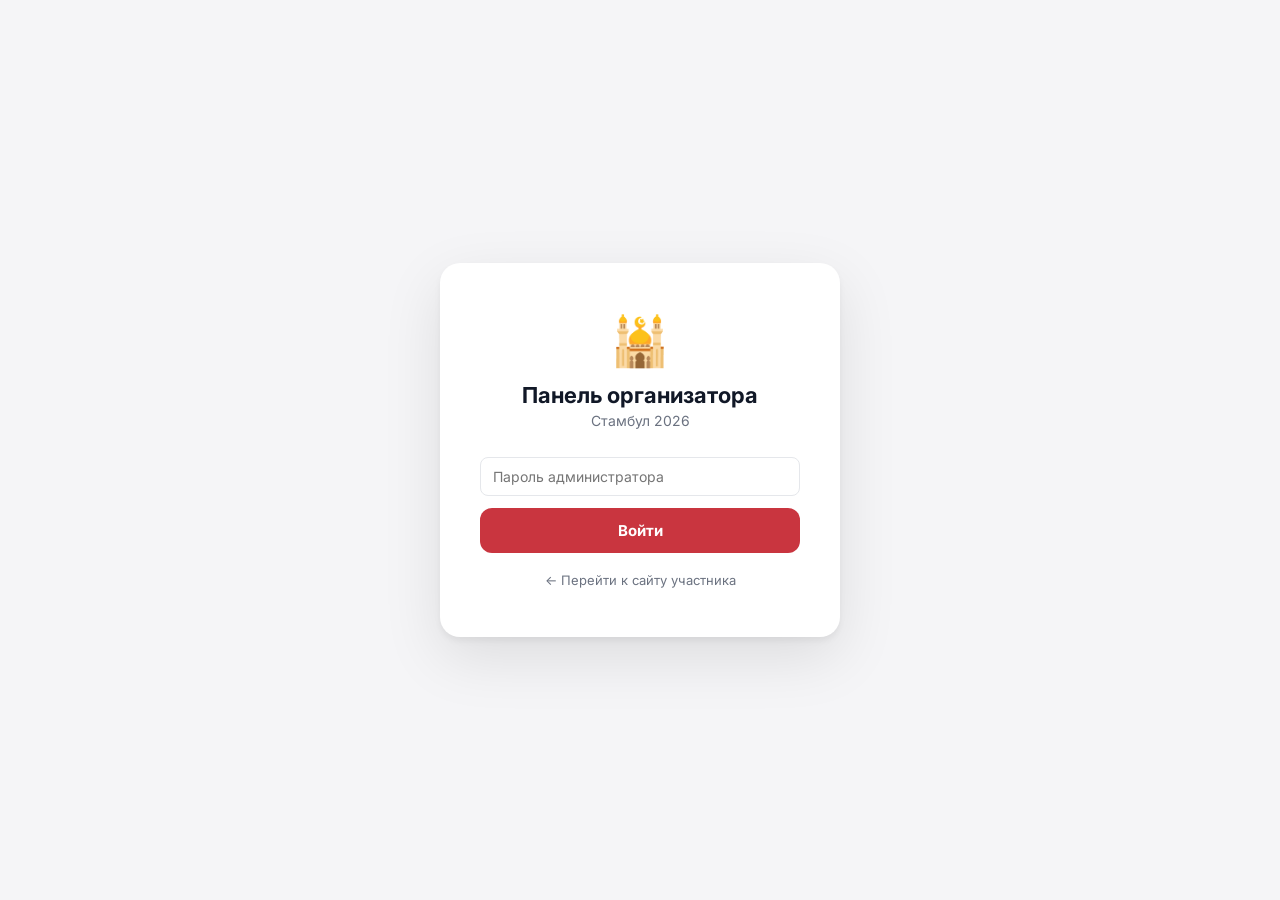
==== admin.html @ aefb2a2d "PRO: second accent color — tabs, must-try badges; live dual-color preview in settings Co-Authored-By" ====
<!DOCTYPE html>
<html lang="ru">
<head>
  <meta charset="UTF-8">
  <meta name="viewport" content="width=device-width, initial-scale=1.0">
  <title>Панель администратора</title>
  <link rel="stylesheet" href="css/admin.css">
</head>
<body>

<!-- ═══ AUTH ══════════════════════════════ -->
<div id="auth-screen">
  <div class="auth-card">
    <div class="auth-logo">🕌</div>
    <h1 class="auth-title">Панель организатора</h1>
    <p class="auth-sub">Стамбул 2026</p>
    <input type="password" id="auth-input" class="auth-input"
      placeholder="Пароль администратора"
      onkeydown="if(event.key==='Enter')Admin.login()">
    <button class="auth-btn" onclick="Admin.login()">Войти</button>
    <div class="auth-error hidden" id="auth-error">Неверный пароль</div>
    <a class="auth-link" href="index.html">← Перейти к сайту участника</a>
  </div>
</div>

<!-- ═══ ADMIN PANEL ════════════════════════ -->
<div id="admin-panel" class="hidden">

  <aside class="sidebar">
    <div class="sidebar-logo">🕌 Организатор</div>
    <nav class="sidebar-nav">
      <div class="nav-group-label">AI</div>
      <button class="nav-btn" onclick="Admin.showSection('ai-import', this)">📥 Импорт программы</button>

      <div class="nav-group-label">Направление</div>
      <button class="nav-btn" onclick="Admin.showSection('templates', this)">🌍 Шаблон страны</button>

      <div class="nav-group-label">Проекты</div>
      <button class="nav-btn" onclick="Admin.showSection('new-project', this)">🗂 Новый проект</button>
      <button class="nav-btn" onclick="Admin.showSection('backup', this)">💾 Бэкап</button>

      <div class="nav-group-label">Коммуникации</div>
      <button class="nav-btn active" onclick="Admin.showSection('announcement', this)">📢 Объявление</button>

      <div class="nav-group-label">PRO</div>
      <button class="nav-btn" onclick="Admin.showSection('brandkits', this)">🎨 Brand Kit</button>

      <div class="nav-group-label">Контент</div>
      <button class="nav-btn" onclick="Admin.showSection('settings', this)">⚙️ Настройки события</button>
      <button class="nav-btn" onclick="Admin.showSection('program', this)">📅 Программа</button>
      <button class="nav-btn" onclick="Admin.showSection('business', this)">💼 Деловая часть</button>
      <button class="nav-btn" onclick="Admin.showSection('hotel', this)">🏨 Отель</button>
      <button class="nav-btn" onclick="Admin.showSection('sights', this)">🏛 Достопримечательности</button>
      <button class="nav-btn" onclick="Admin.showSection('restaurants', this)">🍜 Рестораны</button>
      <button class="nav-btn" onclick="Admin.showSection('cuisine', this)">🥢 Кухня</button>
      <button class="nav-btn" onclick="Admin.showSection('history', this)">📜 История</button>
      <button class="nav-btn" onclick="Admin.showSection('transfers', this)">🚌 Трансферы</button>
      <button class="nav-btn" onclick="Admin.showSection('contacts', this)">📞 Контакты</button>
      <button class="nav-btn" onclick="Admin.showSection('memo', this)">📋 Памятка</button>
    </nav>
    <div class="sidebar-footer">
      <a href="index.html" target="_blank" class="preview-link">👁 Просмотр сайта ↗</a>
      <button class="logout-btn" onclick="Admin.logout()">Выйти</button>
    </div>
  </aside>

  <main class="admin-main">

    <!-- AI IMPORT -->
    <section id="section-ai-import" class="admin-section hidden">
      <div class="section-header">
        <h2>📥 Импорт программы</h2>
        <p>Наберите или вставьте текст программы по шаблону — приложение разберёт автоматически, без внешних сервисов.</p>
      </div>

      <div class="import-template-box">
        <div class="import-template-header">
          <strong>Шаблон формата</strong>
          <button class="btn-small" onclick="Admin.copyTemplate()">📋 Скопировать шаблон</button>
        </div>
        <pre class="import-template-pre">День 1 | 18 ноября, понедельник
09:00 | Завтрак в ресторане отеля
10:30 | Трансфер до конференц-центра
11:00 | Деловая: Открытие форума
13:00 | Обед
19:00 | Приветственный ужин

День 2 | 19 ноября, вторник
09:00 | Завтрак
10:00 | Деловая: Круглый стол
13:30 | Обед
15:00 | Экскурсия по городу</pre>
      </div>

      <label class="file-upload-zone" id="file-upload-zone"
             ondragover="event.preventDefault();this.classList.add('drag-over')"
             ondragleave="this.classList.remove('drag-over')"
             ondrop="Admin.handleFileDrop(event)">
        <input type="file" accept=".docx,.pdf,.txt" class="hidden"
               onchange="Admin.handleFileUpload(this)">
        <div class="file-upload-icon">📄</div>
        <div class="file-upload-text">Загрузить файл Word, PDF или TXT</div>
        <div class="file-upload-hint">Перетащите сюда или нажмите для выбора · .docx · .pdf · .txt</div>
      </label>

      <div class="import-hint-box">
        <span>💡</span>
        <span>Деловые сессии начинаются с <strong>Деловая:</strong> — или просто вставьте любой текст, приложение разберёт автоматически.</span>
      </div>

      <div class="form-group">
        <label>Текст программы (или отредактируйте после загрузки файла)</label>
        <textarea id="ai-program-text" rows="10"
          placeholder="Текст появится здесь после загрузки файла, или вставьте вручную..."></textarea>
      </div>

      <div class="ai-parse-row">
        <button class="btn-primary" onclick="Admin.parseProgram()" id="ai-parse-btn">🔍 Разобрать программу</button>
        <span id="ai-status" class="ai-status"></span>
      </div>

      <div id="ai-result" class="hidden">
        <div class="ai-result-header">
          <h3>✅ Программа разобрана</h3>
          <p id="ai-result-summary"></p>
        </div>
        <div id="ai-result-preview"></div>
        <div class="ai-apply-row">
          <button class="btn-primary" onclick="Admin.applyAIResult()">Загрузить в приложение</button>
          <button class="btn-secondary" onclick="Admin.discardAIResult()">Отмена</button>
        </div>
      </div>
    </section>

    <!-- BRAND KITS -->
    <section id="section-brandkits" class="admin-section hidden">
      <div class="section-header">
        <h2>🎨 Brand Kit</h2>
        <p>Сохраните набор настроек оформления — цвет, шрифт, градиент, карточки, анимации. Применяйте к любому событию одним кликом.</p>
      </div>

      <div class="brandkit-save-row">
        <input type="text" id="kit-name-input" class="brandkit-name-input"
          placeholder="Название пресета, например «Золотой Дубай»"
          onkeydown="if(event.key==='Enter')Admin.saveBrandKit()">
        <button class="btn-primary" onclick="Admin.saveBrandKit()">Сохранить текущие настройки</button>
      </div>

      <div class="brandkit-hint">Текущие настройки — из раздела «Настройки события».</div>

      <div id="brand-kits-list" class="brandkit-list"></div>
    </section>

    <!-- БЭКАП -->
    <section id="section-backup" class="admin-section hidden">
      <div class="section-header">
        <h2>💾 Экспорт и импорт данных</h2>
        <p>Сохраните все настройки и контент в файл — или восстановите из ранее скачанного файла.</p>
      </div>
      <div class="backup-grid">
        <div class="backup-card">
          <div class="backup-icon">⬇️</div>
          <div class="backup-title">Скачать бэкап</div>
          <div class="backup-desc">Сохраняет всё: программу, отель, кухню, историю и брендинг. Файл .json — откройте позже для восстановления.</div>
          <button class="btn-primary" onclick="Admin.exportData()">Скачать JSON</button>
        </div>
        <div class="backup-card">
          <div class="backup-icon">⬆️</div>
          <div class="backup-title">Загрузить бэкап</div>
          <div class="backup-desc">Восстановит данные из файла. Текущие настройки будут перезаписаны — убедитесь, что файл от этого проекта.</div>
          <label class="btn-primary backup-upload-label">
            Выбрать файл
            <input type="file" accept=".json" class="hidden" onchange="Admin.importData(this)">
          </label>
        </div>
      </div>
      <div id="backup-status"></div>
      <div class="backup-grid" style="margin-top:12px">
        <div class="backup-card" style="border:1.5px solid #e53935;background:#fff5f5">
          <div class="backup-icon">🗑️</div>
          <div class="backup-title">Сбросить к данным по умолчанию</div>
          <div class="backup-desc">Удалит все сохранённые данные из браузера. Приложение вернётся к содержимому из <code>data.js</code>. Брендинг и оформление сохранятся.</div>
          <button class="btn-danger" onclick="Admin.resetToDefaults()">Сбросить данные</button>
        </div>
      </div>
    </section>

    <!-- НОВЫЙ ПРОЕКТ -->
    <section id="section-new-project" class="admin-section hidden">
      <div class="section-header">
        <h2>🗂 Новый проект</h2>
        <p>Каждое мероприятие — отдельное приложение со своей ссылкой. Проекты существуют параллельно и не влияют друг на друга.</p>
      </div>

      <div class="backup-grid">
        <div class="backup-card">
          <div class="backup-icon">📄</div>
          <div class="backup-title">Скачать шаблон</div>
          <div class="backup-desc">Скачает чистый <code>data.js</code> с пустыми полями. Вставьте в новый репозиторий — и заполните данными нового мероприятия.</div>
          <button class="btn-primary" onclick="Admin.downloadTemplate()">Скачать data.js</button>
        </div>
        <div class="backup-card">
          <div class="backup-icon">🐙</div>
          <div class="backup-title">Скопировать репозиторий</div>
          <div class="backup-desc">Откроет GitHub — нажмите «Use this template» → введите название нового проекта → включите Pages. Готово.</div>
          <a class="btn-primary" href="https://github.com/o6594340-sys/mini-app-program/generate" target="_blank" style="display:block;text-align:center;text-decoration:none">Открыть на GitHub →</a>
        </div>
      </div>

      <div class="card" style="margin-top:16px">
        <div class="card-body">
          <div class="backup-title" style="margin-bottom:12px">📋 Как создать новый проект за 5 шагов</div>
          <div class="new-project-steps">
            <div class="np-step"><span class="np-num">1</span><div><strong>Скопируй репозиторий</strong> — кнопка «Открыть на GitHub» → «Use this template» → назови, например <code>mini-app-dubai</code></div></div>
            <div class="np-step"><span class="np-num">2</span><div><strong>Включи GitHub Pages</strong> — Settings → Pages → Source: main → Save</div></div>
            <div class="np-step"><span class="np-num">3</span><div><strong>Скачай шаблон data.js</strong> — заполни данными нового мероприятия</div></div>
            <div class="np-step"><span class="np-num">4</span><div><strong>Загрузи data.js</strong> в новый репозиторий (заменив старый)</div></div>
            <div class="np-step"><span class="np-num">5</span><div><strong>Готово!</strong> Новый сайт: <code>https://o6594340-sys.github.io/mini-app-dubai/</code></div></div>
          </div>
        </div>
      </div>
    </section>

    <!-- ШАБЛОНЫ -->
    <section id="section-templates" class="admin-section hidden">
      <div class="section-header">
        <h2>🌍 Шаблон страны</h2>
        <p>Выберите направление — загрузятся история, кухня, достопримечательности и рестораны. Программа мероприятия остаётся пустой — вы заполняете её сами.</p>
      </div>
      <div class="template-grid" id="template-grid"></div>
      <div class="template-active" id="template-active"></div>
    </section>

    <!-- ОБЪЯВЛЕНИЕ -->
    <section id="section-announcement" class="admin-section">
      <div class="section-header">
        <h2>📢 Объявление участникам</h2>
        <p>Появится баннером вверху сайта. Используйте для срочных изменений в программе.</p>
      </div>
      <div class="form-group">
        <label>Текст объявления</label>
        <textarea id="announcement-text" rows="4"
          placeholder="Например: ⚠️ Автобус на Великую стену задерживается. Сбор в лобби в 08:30."></textarea>
      </div>
      <div class="form-row">
        <select id="announcement-type">
          <option value="info">ℹ️ Информация</option>
          <option value="warning">⚠️ Внимание</option>
          <option value="success">✅ Хорошая новость</option>
        </select>
        <button class="btn-primary" onclick="Admin.saveAnnouncement()">Опубликовать</button>
        <button class="btn-danger" onclick="Admin.clearAnnouncement()">Убрать</button>
      </div>
      <div class="preview-box" id="announcement-preview"></div>
    </section>

    <!-- НАСТРОЙКИ -->
    <section id="section-settings" class="admin-section hidden">
      <div class="section-header">
        <h2>⚙️ Настройки события</h2>
        <p>Основная информация — название, Wi-Fi, контакты, брендинг.</p>
      </div>

      <div class="settings-block-title">🎨 Брендинг клиента</div>
      <div class="form-grid">
        <div class="form-group">
          <label>Основной цвет бренда</label>
          <div class="color-picker-row">
            <input type="color" id="s-brand-color" value="#C9353F"
              oninput="Admin.onBrandColorPicker(this.value)">
            <input type="text"  id="s-brand-color-hex" placeholder="#C9353F" maxlength="7"
              oninput="Admin.onBrandColorHex(this.value)">
          </div>
        </div>
        <div class="form-group">
          <label>Дополнительный цвет (табы, бейджи)</label>
          <div class="color-picker-row">
            <input type="color" id="s-brand-color2" value="#1A6B8A"
              oninput="Admin.onBrandColor2Picker(this.value)">
            <input type="text"  id="s-brand-color2-hex" placeholder="#1A6B8A" maxlength="7"
              oninput="Admin.onBrandColor2Hex(this.value)">
          </div>
        </div>
        <div class="form-group">
          <label>Логотип клиента</label>
          <div class="img-field">
            <input type="text" id="s-brand-logo" placeholder="https://... или выберите файл"
              oninput="Admin.updateBrandPreview()">
            <label class="img-pick-btn">📎 Выбрать<input type="file" accept="image/*" onchange="Admin.pickImage(this,'s-brand-logo');Admin.updateBrandPreview()"></label>
          </div>
        </div>
        <div class="form-group full">
          <div class="brand-preview" id="brand-preview">
            <div class="brand-preview-header" id="brand-preview-bar">
              <img id="brand-preview-logo" class="hidden" src="" alt="">
              <div>
                <div class="brand-preview-title" id="brand-preview-title">Название события</div>
                <div class="brand-preview-sub" id="brand-preview-sub"></div>
              </div>
            </div>
            <div class="brand-preview-palette">
              <div class="palette-chip" id="brand-preview-chip1"><span class="palette-dot" id="brand-preview-dot1"></span><span class="palette-chip-label">Основной</span></div>
              <div class="palette-chip" id="brand-preview-chip2"><span class="palette-dot" id="brand-preview-dot2"></span><span class="palette-chip-label">Дополнительный</span></div>
            </div>
          </div>
        </div>
      </div>

      <div class="settings-block-title">✨ Анимации</div>
      <div class="form-group full">
        <label>Стиль переходов между экранами</label>
        <div class="motion-grid" id="motion-grid"></div>
      </div>

      <div class="settings-block-title">🃏 Стиль карточек</div>
      <div class="form-group full">
        <label>Внешний вид карточек по всему приложению</label>
        <div class="cardstyle-grid" id="cardstyle-grid"></div>
      </div>

      <div class="settings-block-title">🎨 Стиль градиента</div>
      <div class="form-group full">
        <label>Применяется к шапке и блоку «Сейчас»</label>
        <div class="grad-grid" id="gradient-grid"></div>
      </div>

      <div class="settings-block-title">🔤 Типографика</div>
      <div class="form-group full">
        <label>Шрифтовая пара — задаёт стиль всего приложения</label>
        <div class="typo-grid" id="typo-grid"></div>
      </div>

      <div class="settings-block-title">📋 Основное</div>
      <div class="form-grid">
        <div class="form-group"><label>Название события</label><div class="input-wrap"><input type="text" id="s-title" oninput="Admin.updateBrandPreview()"><button class="input-clear" onclick="this.previousElementSibling.value='';Admin.updateBrandPreview()" title="Очистить">×</button></div></div>
        <div class="form-group"><label>Даты</label><div class="input-wrap"><input type="text" id="s-dates" oninput="Admin.updateBrandPreview()"><button class="input-clear" onclick="this.previousElementSibling.value='';Admin.updateBrandPreview()" title="Очистить">×</button></div></div>
        <div class="form-group"><label>Город и страна</label><div class="input-wrap"><input type="text" id="s-location" oninput="Admin.updateBrandPreview()"><button class="input-clear" onclick="this.previousElementSibling.value='';Admin.updateBrandPreview()" title="Очистить">×</button></div></div>
        <div class="form-group"><label>Имя организатора</label><div class="input-wrap"><input type="text" id="s-org-name"><button class="input-clear" onclick="this.previousElementSibling.value=''" title="Очистить">×</button></div></div>
        <div class="form-group"><label>Telegram организатора</label><div class="input-wrap"><input type="text" id="s-org-tg"><button class="input-clear" onclick="this.previousElementSibling.value=''" title="Очистить">×</button></div></div>
        <div class="form-group"><label>Сеть Wi-Fi</label><div class="input-wrap"><input type="text" id="s-wifi-net"><button class="input-clear" onclick="this.previousElementSibling.value=''" title="Очистить">×</button></div></div>
        <div class="form-group"><label>Пароль Wi-Fi</label><div class="input-wrap"><input type="text" id="s-wifi-pass"><button class="input-clear" onclick="this.previousElementSibling.value=''" title="Очистить">×</button></div></div>
        <div class="form-group"><label>Название отеля</label><div class="input-wrap"><input type="text" id="s-hotel-name"><button class="input-clear" onclick="this.previousElementSibling.value=''" title="Очистить">×</button></div></div>
        <div class="form-group"><label>Телефон отеля</label><div class="input-wrap"><input type="text" id="s-hotel-phone"><button class="input-clear" onclick="this.previousElementSibling.value=''" title="Очистить">×</button></div></div>
        <div class="form-group"><label>Экстренный контакт</label><div class="input-wrap"><input type="text" id="s-emergency"><button class="input-clear" onclick="this.previousElementSibling.value=''" title="Очистить">×</button></div></div>
      </div>
      <div class="settings-block-title">💬 Чаты группы</div>
      <p style="font-size:13px;color:var(--text-2);margin:-8px 0 12px">Кнопки появятся внизу расписания. Очистите поле и сохраните — кнопка исчезнет.</p>
      <div class="form-grid">
        <div class="form-group"><label>Telegram-чат группы</label><div class="input-wrap"><input type="text" id="s-chat-tg" placeholder="https://t.me/+abc123"><button class="input-clear" onclick="this.previousElementSibling.value=''" title="Очистить">×</button></div></div>
        <div class="form-group"><label>WhatsApp-чат группы</label><div class="input-wrap"><input type="text" id="s-chat-wa" placeholder="https://chat.whatsapp.com/abc123"><button class="input-clear" onclick="this.previousElementSibling.value=''" title="Очистить">×</button></div></div>
      </div>
      <div class="settings-block-title">🖼 Фон приложения</div>
      <div class="form-group full">
        <label>Цвет и текстура основного фона</label>
        <div class="bg-preset-grid" id="bg-preset-grid"></div>
      </div>

      <div class="settings-block-title">👁 Видимость вкладок участника</div>
      <div class="form-group full">
        <p style="font-size:13px;color:var(--text-2);margin-bottom:10px">Снимите галочку — вкладка исчезнет у участников. «Программа» всегда видна.</p>
        <div class="tabs-visibility-grid">
          <label class="tab-vis-check"><input type="checkbox" id="tv-transfers" checked> 🚌 Трансферы</label>
          <label class="tab-vis-check"><input type="checkbox" id="tv-hotel" checked> 🏨 Отель</label>
          <label class="tab-vis-check"><input type="checkbox" id="tv-sights" checked> 🏛 Места</label>
          <label class="tab-vis-check"><input type="checkbox" id="tv-cuisine" checked> 🥢 Кухня</label>
          <label class="tab-vis-check"><input type="checkbox" id="tv-history" checked> 📜 История</label>
          <label class="tab-vis-check"><input type="checkbox" id="tv-memo" checked> 📋 Памятка</label>
          <label class="tab-vis-check"><input type="checkbox" id="tv-contacts" checked> 📞 Контакты</label>
        </div>
      </div>

      <button class="btn-primary" onclick="Admin.saveSettings()">Сохранить настройки</button>
      <div class="save-hint hidden" id="settings-saved">✓ Сохранено</div>
    </section>

    <!-- ПРОГРАММА -->
    <section id="section-program" class="admin-section hidden">
      <div class="section-header">
        <h2>📅 Программа по дням</h2>
        <p>Расписание мероприятия. Изменения сразу видны участникам.</p>
      </div>
      <div class="day-selector" id="day-selector"></div>
      <div id="program-list"></div>
      <button class="btn-add" onclick="Admin.openActivityModal(null)">+ Добавить активность</button>
    </section>

    <!-- ДЕЛОВАЯ ЧАСТЬ -->
    <section id="section-business" class="admin-section hidden">
      <div class="section-header">
        <h2>💼 Деловая часть</h2>
        <p>Сессии, спикеры, треки. Отображается на вкладке «Деловая».</p>
      </div>
      <div id="business-list"></div>
      <button class="btn-add" onclick="Admin.openBusinessModal(null)">+ Добавить сессию</button>
    </section>

    <!-- ОТЕЛЬ -->
    <section id="section-hotel" class="admin-section hidden">
      <div class="section-header">
        <h2>🏨 Отель</h2>
        <p>Информация об отеле для участников.</p>
      </div>
      <div class="form-grid">
        <div class="form-group"><label>Название</label><input type="text" id="h-name" placeholder="China World Hotel Beijing"></div>
        <div class="form-group"><label>Название (中文)</label><input type="text" id="h-name-cn" placeholder="中国大饭店"></div>
        <div class="form-group"><label>Телефон</label><input type="text" id="h-phone" placeholder="+86 10 6505 2266"></div>
        <div class="form-group"><label>Метро / ориентир</label><input type="text" id="h-metro" placeholder="Guomao (線路 1) — 3 мин"></div>
        <div class="form-group"><label>Заезд (Check-in)</label><input type="text" id="h-checkin" placeholder="15:00"></div>
        <div class="form-group"><label>Выезд (Check-out)</label><input type="text" id="h-checkout" placeholder="12:00"></div>
        <div class="form-group full"><label>Завтрак</label><input type="text" id="h-breakfast" placeholder="Ресторан Aria · 6:30–10:30 · включён"></div>
        <div class="form-group full"><label>Адрес (EN)</label><input type="text" id="h-address" placeholder="1 Jianguomenwai Ave, Chaoyang District"></div>
        <div class="form-group full"><label>Адрес (中文) — для такси</label><input type="text" id="h-address-cn" placeholder="北京市朝阳区建国门外大街1号"></div>
        <div class="form-group full"><label>Описание</label><textarea id="h-desc" rows="3" placeholder="Пятизвёздочный отель в деловом центре Пекина..."></textarea></div>
        <div class="form-group full">
          <label>Фото отеля</label>
          <div class="img-field">
            <input type="text" id="h-image" placeholder="https://... или выберите файл">
            <label class="img-pick-btn">📎 Выбрать<input type="file" accept="image/*" onchange="Admin.pickImage(this,'h-image')"></label>
          </div>
          <img id="h-image-preview" class="img-thumb hidden" src="" alt="">
        </div>
        <div class="form-group full">
          <label>Советы гостям (каждый с новой строки)</label>
          <textarea id="h-tips" rows="4" placeholder="Завтрак в Aria с 6:30...&#10;Попросите карточку адреса на китайском..."></textarea>
        </div>
      </div>
      <div class="section-title" style="margin:16px 0 10px">Удобства</div>
      <div id="hotel-amenities-list"></div>
      <button class="btn-add" onclick="Admin.openAmenityModal(null)">+ Добавить удобство</button>
      <div style="margin-top:20px">
        <button class="btn-primary" onclick="Admin.saveHotel()">Сохранить</button>
        <span class="save-hint hidden" id="hotel-saved">✓ Сохранено</span>
      </div>
    </section>

    <!-- ДОСТОПРИМЕЧАТЕЛЬНОСТИ -->
    <section id="section-sights" class="admin-section hidden">
      <div class="section-header">
        <h2>🏛 Достопримечательности</h2>
        <p>Места для посещения с описаниями и советами.</p>
      </div>
      <div id="sights-list"></div>
      <button class="btn-add" onclick="Admin.openSightModal(null)">+ Добавить место</button>
    </section>

    <!-- РЕСТОРАНЫ -->
    <section id="section-restaurants" class="admin-section hidden">
      <div class="section-header">
        <h2>🍜 Рестораны</h2>
        <p>По программе и для самостоятельного посещения.</p>
      </div>
      <div id="restaurants-list"></div>
      <button class="btn-add" onclick="Admin.openRestaurantModal(null)">+ Добавить ресторан</button>
    </section>

    <!-- КУХНЯ -->
    <section id="section-cuisine" class="admin-section hidden">
      <div class="section-header">
        <h2>🥢 Местная кухня</h2>
        <p>Блюда, которые стоит попробовать.</p>
      </div>
      <div id="cuisine-list"></div>
      <button class="btn-add" onclick="Admin.openCuisineModal(null)">+ Добавить блюдо</button>
    </section>

    <!-- ИСТОРИЯ -->
    <section id="section-history" class="admin-section hidden">
      <div class="section-header">
        <h2>📜 История и факты</h2>
        <p>Интересные факты по разделам.</p>
      </div>
      <div class="day-selector" id="history-section-selector"></div>
      <div id="history-list"></div>
      <button class="btn-add" onclick="Admin.openHistoryModal(null)">+ Добавить факт</button>
    </section>

    <!-- ТРАНСФЕРЫ -->
    <section id="section-transfers" class="admin-section hidden">
      <div class="section-header">
        <h2>🚌 Трансферы</h2>
        <p>Маршруты перевозок по дням — отображаются на вкладке «Трансферы».</p>
      </div>
      <div id="transfers-list"></div>
      <button class="btn-add" onclick="Admin.openTransferModal(null, null)">+ Добавить маршрут</button>
    </section>

    <!-- КОНТАКТЫ -->
    <section id="section-contacts" class="admin-section hidden">
      <div class="section-header">
        <h2>📞 Контакты</h2>
        <p>Список контактов для вкладки «Контакты».</p>
      </div>
      <div id="contacts-list"></div>
      <button class="btn-add" onclick="Admin.openContactModal(null)">+ Добавить контакт</button>
    </section>

    <!-- ПАМЯТКА -->
    <section id="section-memo" class="admin-section hidden">
      <div class="section-header">
        <h2>📋 Памятка</h2>
        <p>Разделы и строки — добавляйте, удаляйте, меняйте порядок перетаскиванием.</p>
      </div>
      <div id="memo-sections-list"></div>
      <button class="btn-add" onclick="Admin.openMemoSectionModal(null)">+ Добавить раздел</button>
    </section>

  </main>
</div>

<!-- ═══ MODAL: АКТИВНОСТЬ ═════════════════ -->
<div class="modal-overlay hidden" id="modal-activity">
  <div class="modal-box">
    <h3 id="activity-modal-title">Добавить активность</h3>
    <input type="hidden" id="a-index">
    <div class="form-grid">
      <div class="form-group"><label>Время</label><input type="text" id="a-time" placeholder="10:00"></div>
      <div class="form-group"><label>Тип</label>
        <select id="a-type">
          <option value="business">💼 Деловое</option>
          <option value="meal">🍽 Питание</option>
          <option value="transfer">🚌 Трансфер</option>
          <option value="excursion">🏛 Экскурсия</option>
          <option value="hotel">🏨 Отель</option>
          <option value="dinner">🍷 Ужин</option>
          <option value="gala">🥂 Гала</option>
          <option value="free">🛍 Свободное</option>
        </select>
      </div>
      <div class="form-group full"><label>Название</label><input type="text" id="a-title" placeholder="Пленарная сессия"></div>
      <div class="form-group full"><label>Место / локация</label><input type="text" id="a-location" placeholder="Grand Ballroom"></div>
      <div class="form-group full"><label>Примечание (необязательно)</label><input type="text" id="a-note" placeholder="Присутствие обязательно"></div>
    </div>
    <div class="modal-actions">
      <button class="btn-primary" onclick="Admin.saveActivity()">Сохранить</button>
      <button class="btn-secondary" onclick="Admin.closeModal('modal-activity')">Отмена</button>
      <button class="btn-danger" id="a-delete-btn" onclick="Admin.deleteActivity()">Удалить</button>
    </div>
  </div>
</div>

<!-- ═══ MODAL: ДЕЛОВАЯ СЕССИЯ ════════════ -->
<div class="modal-overlay hidden" id="modal-business">
  <div class="modal-box">
    <h3 id="business-modal-title">Добавить сессию</h3>
    <input type="hidden" id="b-index">
    <div class="form-grid">
      <div class="form-group"><label>День</label>
        <select id="b-day">
          <option value="День 2">День 2</option>
          <option value="День 3">День 3</option>
          <option value="День 1">День 1</option>
          <option value="День 4">День 4</option>
        </select>
      </div>
      <div class="form-group"><label>Время</label><input type="text" id="b-time" placeholder="10:00"></div>
      <div class="form-group"><label>Длительность</label><input type="text" id="b-duration" placeholder="90 мин"></div>
      <div class="form-group"><label>Трек</label>
        <select id="b-track">
          <option value="">— Пленарная —</option>
          <option value="A">Трек A</option>
          <option value="B">Трек B</option>
          <option value="C">Трек C</option>
        </select>
      </div>
      <div class="form-group full"><label>Название сессии</label><input type="text" id="b-title" placeholder="Пленарная сессия: ..."></div>
      <div class="form-group full"><label>Зал / комната</label><input type="text" id="b-room" placeholder="Grand Ballroom"></div>
      <div class="form-group full"><label>Спикеры (каждый с новой строки)</label><textarea id="b-speakers" rows="3" placeholder="Иван Петров — Минэкономразвития"></textarea></div>
      <div class="form-group full"><label>Описание</label><textarea id="b-desc" rows="3" placeholder="Краткое описание сессии..."></textarea></div>
    </div>
    <div class="modal-actions">
      <button class="btn-primary" onclick="Admin.saveBusiness()">Сохранить</button>
      <button class="btn-secondary" onclick="Admin.closeModal('modal-business')">Отмена</button>
      <button class="btn-danger" id="b-delete-btn" onclick="Admin.deleteBusiness()">Удалить</button>
    </div>
  </div>
</div>

<!-- ═══ MODAL: УДОБСТВО ОТЕЛЯ ════════════ -->
<div class="modal-overlay hidden" id="modal-amenity">
  <div class="modal-box">
    <h3 id="amenity-modal-title">Добавить удобство</h3>
    <input type="hidden" id="am-index">
    <div class="form-grid">
      <input type="hidden" id="am-icon">
      <div class="form-group full">
        <label>Эмодзи</label>
        <div class="emoji-grid" id="am-icon-grid"></div>
      </div>
      <div class="form-group full"><label>Название</label><input type="text" id="am-title" placeholder="Бассейн"></div>
      <div class="form-group full"><label>Уточнение (часы, примечание)</label><input type="text" id="am-note" placeholder="6:00–22:00"></div>
    </div>
    <div class="modal-actions">
      <button class="btn-primary" onclick="Admin.saveAmenity()">Сохранить</button>
      <button class="btn-secondary" onclick="Admin.closeModal('modal-amenity')">Отмена</button>
      <button class="btn-danger" id="am-delete-btn" onclick="Admin.deleteAmenity()">Удалить</button>
    </div>
  </div>
</div>

<!-- ═══ MODAL: МЕСТО ══════════════════════ -->
<div class="modal-overlay hidden" id="modal-sight">
  <div class="modal-box">
    <h3 id="sight-modal-title">Добавить место</h3>
    <input type="hidden" id="si-index">
    <div class="form-grid">
      <input type="hidden" id="si-emoji">
      <div class="form-group full">
        <label>Эмодзи</label>
        <div class="emoji-grid" id="si-emoji-grid"></div>
      </div>
      <div class="form-group full"><label>Название (рус)</label><input type="text" id="si-title" placeholder="Запретный город"></div>
      <div class="form-group full"><label>Подзаголовок (транскрипция)</label><input type="text" id="si-sub" placeholder="Гугун · 故宫"></div>
      <div class="form-group"><label>Расстояние от отеля</label><input type="text" id="si-distance" placeholder="20 мин от отеля"></div>
      <div class="form-group"><label>Часы работы</label><input type="text" id="si-hours" placeholder="08:30–17:00"></div>
      <div class="form-group"><label>Цена входа</label><input type="text" id="si-price" placeholder="60¥ (~720₽)"></div>
      <div class="form-group"><label>Теги (через запятую)</label><input type="text" id="si-tags" placeholder="По программе, UNESCO"></div>
      <div class="form-group full"><label>Описание</label><textarea id="si-desc" rows="3"></textarea></div>
      <div class="form-group full"><label>Совет туристу</label><textarea id="si-tip" rows="2" placeholder="💡 ..."></textarea></div>
      <div class="form-group full">
        <label>Фото</label>
        <div class="img-field">
          <input type="text" id="si-image" placeholder="https://... или выберите файл">
          <label class="img-pick-btn">📎 Выбрать<input type="file" accept="image/*" onchange="Admin.pickImage(this,'si-image')"></label>
        </div>
        <img id="si-image-preview" class="img-thumb hidden" src="" alt="">
      </div>
    </div>
    <div class="modal-actions">
      <button class="btn-primary" onclick="Admin.saveSight()">Сохранить</button>
      <button class="btn-secondary" onclick="Admin.closeModal('modal-sight')">Отмена</button>
      <button class="btn-danger" id="si-delete-btn" onclick="Admin.deleteSight()">Удалить</button>
    </div>
  </div>
</div>

<!-- ═══ MODAL: РЕСТОРАН ═══════════════════ -->
<div class="modal-overlay hidden" id="modal-restaurant">
  <div class="modal-box">
    <h3 id="restaurant-modal-title">Добавить ресторан</h3>
    <input type="hidden" id="r-index">
    <div class="form-grid">
      <input type="hidden" id="r-emoji">
      <div class="form-group full">
        <label>Эмодзи</label>
        <div class="emoji-grid" id="r-emoji-grid"></div>
      </div>
      <div class="form-group full"><label>Название</label><input type="text" id="r-title" placeholder="Da Dong · 大董"></div>
      <div class="form-group"><label>Тип</label>
        <select id="r-type"><option value="program">По программе</option><option value="free">Самостоятельно</option></select>
      </div>
      <div class="form-group"><label>Кухня</label><input type="text" id="r-cuisine" placeholder="Утка по-пекински"></div>
      <div class="form-group"><label>Цена</label>
        <select id="r-price"><option value="¥">¥ Бюджетно</option><option value="¥¥">¥¥ Средне</option><option value="¥¥¥">¥¥¥ Дорого</option></select>
      </div>
      <div class="form-group"><label>Метро / ориентир</label><input type="text" id="r-metro" placeholder="Guomao"></div>
      <div class="form-group"><label>Часы работы</label><input type="text" id="r-hours" placeholder="11:00–22:00"></div>
      <div class="form-group full"><label>Адрес</label><input type="text" id="r-address"></div>
      <div class="form-group full"><label>Заметка для участника</label><input type="text" id="r-note" placeholder="Включено в программу"></div>
      <div class="form-group full"><label>Описание</label><textarea id="r-desc" rows="3"></textarea></div>
      <div class="form-group full">
        <label>Фото</label>
        <div class="img-field">
          <input type="text" id="r-image" placeholder="https://... или выберите файл">
          <label class="img-pick-btn">📎 Выбрать<input type="file" accept="image/*" onchange="Admin.pickImage(this,'r-image')"></label>
        </div>
        <img id="r-image-preview" class="img-thumb hidden" src="" alt="">
      </div>
    </div>
    <div class="modal-actions">
      <button class="btn-primary" onclick="Admin.saveRestaurant()">Сохранить</button>
      <button class="btn-secondary" onclick="Admin.closeModal('modal-restaurant')">Отмена</button>
      <button class="btn-danger" id="r-delete-btn" onclick="Admin.deleteRestaurant()">Удалить</button>
    </div>
  </div>
</div>

<!-- ═══ MODAL: БЛЮДО ══════════════════════ -->
<div class="modal-overlay hidden" id="modal-cuisine">
  <div class="modal-box">
    <h3 id="cuisine-modal-title">Добавить блюдо</h3>
    <input type="hidden" id="c-index">
    <div class="form-grid">
      <input type="hidden" id="c-emoji">
      <div class="form-group full">
        <label>Эмодзи</label>
        <div class="emoji-grid" id="c-emoji-grid"></div>
      </div>
      <div class="form-group full"><label>Название (рус)</label><input type="text" id="c-title" placeholder="Утка по-пекински"></div>
      <div class="form-group full"><label>Китайское название и транскрипция</label><input type="text" id="c-cn" placeholder="北京烤鸭 · Běijīng Kǎoyā"></div>
      <div class="form-group"><label>Цена</label><input type="text" id="c-price" placeholder="200–380¥ за утку"></div>
      <div class="form-group"><label>Где попробовать</label><input type="text" id="c-where" placeholder="Da Dong, Quanjude"></div>
      <div class="form-group full"><label>Описание</label><textarea id="c-desc" rows="3"></textarea></div>
      <div class="form-group full">
        <label class="checkbox-label">
          <input type="checkbox" id="c-must"> Отметить как «Маст» (обязательно попробовать)
        </label>
      </div>
    </div>
    <div class="modal-actions">
      <button class="btn-primary" onclick="Admin.saveCuisine()">Сохранить</button>
      <button class="btn-secondary" onclick="Admin.closeModal('modal-cuisine')">Отмена</button>
      <button class="btn-danger" id="c-delete-btn" onclick="Admin.deleteCuisine()">Удалить</button>
    </div>
  </div>
</div>

<!-- ═══ MODAL: ФАКТ ИСТОРИИ ═══════════════ -->
<div class="modal-overlay hidden" id="modal-history">
  <div class="modal-box">
    <h3 id="history-modal-title">Добавить факт</h3>
    <input type="hidden" id="h-index">
    <input type="hidden" id="h-section-index">
    <div class="form-grid">
      <div class="form-group full"><label>Раздел</label>
        <select id="h-section-select"></select>
      </div>
      <div class="form-group full"><label>Заголовок факта</label><input type="text" id="h-title" placeholder="9 999 комнат — намеренно"></div>
      <div class="form-group full"><label>Текст</label><textarea id="h-text" rows="4" placeholder="Интересный факт..."></textarea></div>
      <div class="form-group full">
        <label class="checkbox-label">
          <input type="checkbox" id="h-wow"> Отметить как «🤯 Вот это да!»
        </label>
      </div>
    </div>
    <div class="modal-actions">
      <button class="btn-primary" onclick="Admin.saveHistory()">Сохранить</button>
      <button class="btn-secondary" onclick="Admin.closeModal('modal-history')">Отмена</button>
      <button class="btn-danger" id="h-delete-btn" onclick="Admin.deleteHistory()">Удалить</button>
    </div>
  </div>
</div>

<!-- ═══ MODAL: РАЗДЕЛ ПАМЯТКИ ════════════ -->
<div class="modal-overlay hidden" id="modal-memo-section">
  <div class="modal-box">
    <h3 id="memo-section-modal-title">Добавить раздел</h3>
    <input type="hidden" id="ms-index">
    <div class="form-grid">
      <div class="form-group"><label>Эмодзи</label><input type="text" id="ms-emoji" placeholder="💳" maxlength="2" style="font-size:24px;width:60px;text-align:center"></div>
      <div class="form-group"><label>Название раздела</label><input type="text" id="ms-title" placeholder="Деньги и связь"></div>
    </div>
    <div class="modal-actions">
      <button class="btn-primary" onclick="Admin.saveMemoSection()">Сохранить</button>
      <button class="btn-secondary" onclick="Admin.closeModal('modal-memo-section')">Отмена</button>
      <button class="btn-danger" id="ms-delete-btn" onclick="Admin.deleteMemoSection()">Удалить раздел</button>
    </div>
  </div>
</div>

<!-- ═══ MODAL: СТРОКА ПАМЯТКИ ════════════ -->
<div class="modal-overlay hidden" id="modal-memo-item">
  <div class="modal-box">
    <h3 id="memo-item-modal-title">Добавить строку</h3>
    <input type="hidden" id="mi-section-index">
    <input type="hidden" id="mi-item-index">
    <div class="form-grid">
      <div class="form-group"><label>Иконка</label><input type="text" id="mi-icon" placeholder="💴" maxlength="2" style="font-size:24px;width:60px;text-align:center"></div>
      <div class="form-group"><label>Заголовок</label><input type="text" id="mi-title" placeholder="Карты"></div>
      <div class="form-group full"><label>Текст</label><textarea id="mi-text" rows="4" placeholder="Описание..."></textarea></div>
    </div>
    <div class="modal-actions">
      <button class="btn-primary" onclick="Admin.saveMemoItem()">Сохранить</button>
      <button class="btn-secondary" onclick="Admin.closeModal('modal-memo-item')">Отмена</button>
      <button class="btn-danger" id="mi-delete-btn" onclick="Admin.deleteMemoItem()">Удалить</button>
    </div>
  </div>
</div>

<!-- ═══ MODAL: МАРШРУТ ТРАНСФЕРА ══════════ -->
<div class="modal-overlay hidden" id="modal-transfer">
  <div class="modal-box">
    <h3 id="transfer-modal-title">Добавить маршрут</h3>
    <input type="hidden" id="tr-day-index">
    <input type="hidden" id="tr-route-index">
    <div class="form-grid">
      <div class="form-group"><label>День</label>
        <select id="tr-day-select"></select>
      </div>
      <div class="form-group"><label>Время отправления</label><input type="text" id="tr-time" placeholder="09:00"></div>
      <div class="form-group full"><label>Название маршрута</label><input type="text" id="tr-title" placeholder="Отель → Аэропорт"></div>
      <div class="form-group full"><label>Откуда</label><input type="text" id="tr-from" placeholder="Лобби отеля"></div>
      <div class="form-group full"><label>Куда</label><input type="text" id="tr-to" placeholder="Аэропорт IST"></div>
      <div class="form-group"><label>Транспорт</label><input type="text" id="tr-vehicle" placeholder="🚌 MB Sprinter"></div>
      <div class="form-group"><label>Длительность</label><input type="text" id="tr-duration" placeholder="~50 мин"></div>
      <div class="form-group full"><label>Место встречи / инструкция</label><input type="text" id="tr-meet" placeholder="09:00 · Лобби с багажом"></div>
      <div class="form-group full"><label>Примечание (необязательно)</label><input type="text" id="tr-note" placeholder="Рейсы: ..."></div>
    </div>
    <div class="modal-actions">
      <button class="btn-primary" onclick="Admin.saveTransfer()">Сохранить</button>
      <button class="btn-secondary" onclick="Admin.closeModal('modal-transfer')">Отмена</button>
      <button class="btn-danger" id="tr-delete-btn" onclick="Admin.deleteTransfer()">Удалить</button>
    </div>
  </div>
</div>

<!-- ═══ MODAL: КОНТАКТ ═════════════════════ -->
<div class="modal-overlay hidden" id="modal-contact">
  <div class="modal-box">
    <h3 id="contact-modal-title">Добавить контакт</h3>
    <input type="hidden" id="ct-index">
    <div class="form-grid">
      <div class="form-group full">
        <label>Эмодзи</label>
        <div class="emoji-grid" id="ct-emoji-grid"></div>
        <input type="hidden" id="ct-emoji">
      </div>
      <div class="form-group"><label>Роль / должность</label><input type="text" id="ct-role" placeholder="Организатор"></div>
      <div class="form-group"><label>Имя</label><input type="text" id="ct-name" placeholder="Ольга Харлёнок"></div>
      <div class="form-group"><label>Телефон</label><input type="text" id="ct-phone" placeholder="+7 910 400-34-60"></div>
      <div class="form-group"><label>Telegram (с @)</label><input type="text" id="ct-telegram" placeholder="@username"></div>
      <div class="form-group full"><label>Примечание</label><input type="text" id="ct-note" placeholder="WhatsApp, Telegram · все вопросы"></div>
      <div class="form-group full">
        <label class="checkbox-label">
          <input type="checkbox" id="ct-accent"> Выделить как ключевой контакт (красная рамка)
        </label>
      </div>
    </div>
    <div class="modal-actions">
      <button class="btn-primary" onclick="Admin.saveContact()">Сохранить</button>
      <button class="btn-secondary" onclick="Admin.closeModal('modal-contact')">Отмена</button>
      <button class="btn-danger" id="ct-delete-btn" onclick="Admin.deleteContact()">Удалить</button>
    </div>
  </div>
</div>

<script src="https://cdn.jsdelivr.net/npm/sortablejs@1.15.2/Sortable.min.js"></script>
<script src="https://cdnjs.cloudflare.com/ajax/libs/mammoth/1.6.0/mammoth.browser.min.js"></script>
<script src="https://cdnjs.cloudflare.com/ajax/libs/pdf.js/3.11.174/pdf.min.js"></script>
<script src="js/data.js"></script>
<script src="js/templates.js"></script>
<script src="js/admin.js"></script>
</body>
</html>
---- css/admin.css ----
@import url('https://fonts.googleapis.com/css2?family=Inter:wght@400;500;600;700&display=swap');

*, *::before, *::after { box-sizing: border-box; margin: 0; padding: 0; }

:root {
  --accent:   #C9353F;
  --accent-light: #FFF0F0;
  --bg:       #F5F5F7;
  --surface:  #FFFFFF;
  --border:   #E5E7EB;
  --text:     #111827;
  --text-2:   #6B7280;
  --font:     'Inter', -apple-system, sans-serif;
  --radius:   12px;
}

html, body { font-family: var(--font); background: var(--bg); color: var(--text); min-height: 100vh; }

.hidden { display: none !important; }

/* ===== AUTH ===== */
#auth-screen {
  min-height: 100vh;
  display: flex; align-items: center; justify-content: center;
  padding: 20px;
}
.auth-card {
  background: var(--surface);
  border-radius: 20px;
  padding: 48px 40px;
  width: 100%; max-width: 400px;
  box-shadow: 0 4px 6px rgba(0,0,0,0.05), 0 20px 60px rgba(0,0,0,0.10);
  text-align: center;
}
.auth-logo  { font-size: 48px; margin-bottom: 12px; }
.auth-title { font-size: 22px; font-weight: 700; margin-bottom: 4px; }
.auth-sub   { font-size: 14px; color: var(--text-2); margin-bottom: 28px; }
.auth-input {
  display: block; width: 100%;
  padding: 12px 16px; margin-bottom: 12px;
  border: 1.5px solid var(--border); border-radius: var(--radius);
  font-size: 15px; font-family: var(--font);
  outline: none; transition: border-color 0.15s;
}
.auth-input:focus { border-color: var(--accent); }
.auth-btn {
  display: block; width: 100%;
  padding: 13px; border: none; border-radius: var(--radius);
  background: var(--accent); color: white;
  font-size: 15px; font-weight: 700; font-family: var(--font);
  cursor: pointer; margin-bottom: 16px;
  transition: opacity 0.15s;
}
.auth-btn:hover { opacity: 0.88; }
.auth-error { color: #DC2626; font-size: 13px; margin-bottom: 12px; }
.auth-link  { font-size: 13px; color: var(--text-2); text-decoration: none; }
.auth-link:hover { color: var(--accent); }

/* ===== LAYOUT ===== */
#admin-panel { display: flex; min-height: 100vh; }

.sidebar {
  width: 220px; flex-shrink: 0;
  background: #1C1C1E;
  display: flex; flex-direction: column;
  padding: 0;
  position: sticky; top: 0; height: 100vh;
}
.sidebar-logo {
  padding: 20px 18px 16px;
  font-size: 14px; font-weight: 700;
  color: white;
  border-bottom: 1px solid rgba(255,255,255,0.1);
}
.sidebar-nav  { flex: 1; padding: 12px 8px; display: flex; flex-direction: column; gap: 2px; overflow-y: auto; }
.nav-group-label {
  font-size: 10px; font-weight: 700; letter-spacing: 0.1em;
  color: rgba(255,255,255,0.3); text-transform: uppercase;
  padding: 10px 14px 4px; user-select: none;
}
.nav-btn {
  display: block; width: 100%;
  padding: 10px 14px; border: none;
  border-radius: 8px; background: transparent;
  color: rgba(255,255,255,0.6);
  font-size: 13px; font-weight: 600; font-family: var(--font);
  cursor: pointer; text-align: left;
  transition: all 0.15s;
}
.nav-btn:hover  { background: rgba(255,255,255,0.08); color: white; }
.nav-btn.active { background: var(--accent); color: white; }

.sidebar-footer { padding: 12px 8px; border-top: 1px solid rgba(255,255,255,0.1); display: flex; flex-direction: column; gap: 6px; }
.preview-link {
  display: block; padding: 9px 14px; border-radius: 8px;
  font-size: 12px; font-weight: 600; color: rgba(255,255,255,0.5);
  text-decoration: none; transition: color 0.15s;
}
.preview-link:hover { color: white; }
.logout-btn {
  padding: 9px 14px; border: 1px solid rgba(255,255,255,0.15); border-radius: 8px;
  background: transparent; color: rgba(255,255,255,0.5);
  font-size: 12px; font-weight: 600; font-family: var(--font);
  cursor: pointer; text-align: left; transition: all 0.15s;
}
.logout-btn:hover { border-color: rgba(255,255,255,0.4); color: white; }

.admin-main { flex: 1; overflow-y: auto; padding: 32px; }

/* ===== SECTIONS ===== */
.section-header { margin-bottom: 24px; }
.section-header h2 { font-size: 20px; font-weight: 700; margin-bottom: 4px; }
.section-header p  { font-size: 13px; color: var(--text-2); }

/* ===== FORMS ===== */
.form-grid {
  display: grid;
  grid-template-columns: 1fr 1fr;
  gap: 14px;
  margin-bottom: 20px;
}
.form-group       { display: flex; flex-direction: column; gap: 5px; }
.form-group.full  { grid-column: 1 / -1; }
.form-group label { font-size: 12px; font-weight: 600; color: var(--text-2); text-transform: uppercase; letter-spacing: 0.06em; }

input[type="text"], input[type="password"], select, textarea {
  padding: 10px 12px;
  border: 1.5px solid var(--border);
  border-radius: 8px;
  font-size: 14px;
  font-family: var(--font);
  background: white;
  outline: none;
  transition: border-color 0.15s;
  width: 100%;
}
input:focus, select:focus, textarea:focus { border-color: var(--accent); }
textarea { resize: vertical; }

.form-row {
  display: flex; gap: 10px; align-items: center; flex-wrap: wrap;
  margin-bottom: 20px;
}
.form-row select { flex: 1; min-width: 140px; }

/* ===== BUTTONS ===== */
.btn-primary {
  padding: 10px 20px; border: none; border-radius: 8px;
  background: var(--accent); color: white;
  font-size: 14px; font-weight: 700; font-family: var(--font);
  cursor: pointer; transition: opacity 0.15s;
}
.btn-primary:hover { opacity: 0.85; }
.btn-secondary {
  padding: 10px 20px; border: 1.5px solid var(--border); border-radius: 8px;
  background: white; color: var(--text);
  font-size: 14px; font-weight: 600; font-family: var(--font);
  cursor: pointer; transition: background 0.15s;
}
.btn-secondary:hover { background: var(--bg); }
.btn-danger {
  padding: 10px 20px; border: none; border-radius: 8px;
  background: #FEE2E2; color: #DC2626;
  font-size: 14px; font-weight: 700; font-family: var(--font);
  cursor: pointer; margin-left: auto; transition: background 0.15s;
}
.btn-danger:hover { background: #FECACA; }
.btn-add {
  display: flex; align-items: center; gap: 6px;
  padding: 10px 16px; margin-top: 12px;
  border: 2px dashed var(--border); border-radius: 10px;
  background: transparent; color: var(--text-2);
  font-size: 14px; font-weight: 600; font-family: var(--font);
  cursor: pointer; width: 100%; justify-content: center;
  transition: all 0.15s;
}
.btn-add:hover { border-color: var(--accent); color: var(--accent); }

.save-hint { font-size: 13px; font-weight: 700; color: #16A34A; margin-top: 10px; }

.checkbox-label {
  display: flex; align-items: center; gap: 8px;
  font-size: 14px; font-weight: 500; color: var(--text);
  cursor: pointer;
}
.checkbox-label input[type="checkbox"] {
  width: 16px; height: 16px; flex-shrink: 0;
  accent-color: var(--accent);
}

.tabs-visibility-grid { display: grid; grid-template-columns: repeat(auto-fill, minmax(160px, 1fr)); gap: 10px; }
.tab-vis-check { display: flex; align-items: center; gap: 8px; font-size: 14px; font-weight: 500; cursor: pointer; padding: 8px 12px; background: var(--bg); border-radius: 8px; border: 1px solid var(--border); }
.tab-vis-check input[type="checkbox"] { width: 16px; height: 16px; accent-color: var(--accent); flex-shrink: 0; }
.memo-section-block { background: var(--surface); border: 1px solid var(--border); border-radius: 12px; margin-bottom: 12px; overflow: hidden; }
.memo-section-head { display: flex; align-items: center; gap: 10px; padding: 12px 16px; cursor: pointer; }
.memo-section-head-title { flex: 1; font-weight: 600; font-size: 15px; }
.memo-section-actions { display: flex; gap: 6px; }
.memo-section-body { padding: 0 16px 12px; border-top: 1px solid var(--border); }
.memo-item-row { display: flex; align-items: center; gap: 10px; padding: 9px 0; border-bottom: 1px solid var(--bg); }
.memo-item-row:last-child { border-bottom: none; }
.memo-item-icon { font-size: 20px; flex-shrink: 0; }
.memo-item-body { flex: 1; min-width: 0; }
.memo-item-title { font-weight: 600; font-size: 13px; }
.memo-item-text { font-size: 12px; color: var(--text-2); white-space: nowrap; overflow: hidden; text-overflow: ellipsis; }

/* ===== LIST ITEMS ===== */
.list-item {
  display: flex; align-items: center; justify-content: space-between;
  padding: 13px 16px; background: var(--surface);
  border: 1px solid var(--border); border-radius: 10px;
  margin-bottom: 8px; cursor: pointer;
  transition: box-shadow 0.15s, transform 0.15s;
}
.list-item:hover { box-shadow: 0 2px 12px rgba(0,0,0,0.08); transform: translateY(-1px); }
.list-item-accent { border-left: 3px solid var(--accent); }
.drag-handle { cursor: grab; color: #C4C9D4; font-size: 18px; padding-right: 10px; flex-shrink: 0; user-select: none; touch-action: none; line-height: 1; }
.drag-handle:active { cursor: grabbing; color: var(--accent); }
.sortable-ghost  { opacity: 0.35; background: #F3F4F6; }
.sortable-chosen { box-shadow: 0 6px 24px rgba(201,53,63,0.18); border-color: var(--accent) !important; }
.list-item-left { display: flex; gap: 12px; align-items: center; }
.list-time  { font-size: 12px; font-weight: 700; color: var(--accent); width: 44px; flex-shrink: 0; font-variant-numeric: tabular-nums; }
.list-title { font-size: 14px; font-weight: 600; margin-bottom: 2px; }
.list-sub   { font-size: 12px; color: var(--text-2); }
.list-edit  { font-size: 16px; flex-shrink: 0; }
.empty-state { text-align: center; padding: 32px; color: var(--text-2); font-size: 14px; }

/* ===== DAY SELECTOR ===== */
.day-selector { display: flex; gap: 8px; flex-wrap: wrap; margin-bottom: 16px; }
.day-pill {
  padding: 6px 16px; border-radius: 100px; border: 1.5px solid var(--border);
  background: white; color: var(--text-2);
  font-size: 13px; font-weight: 700; font-family: var(--font);
  cursor: pointer; transition: all 0.15s;
}
.day-pill:hover  { border-color: var(--accent); color: var(--accent); }
.day-pill.active { color: white; border-color: transparent; }

/* ===== ANNOUNCEMENT ===== */
.preview-box   { margin-top: 20px; }
.preview-label { font-size: 12px; font-weight: 600; color: var(--text-2); margin-bottom: 10px; }
.preview-empty { font-size: 13px; color: var(--text-2); font-style: italic; }
.announcement-banner {
  padding: 14px 16px; border-radius: 10px;
  font-size: 14px; font-weight: 600; line-height: 1.5;
}
.announcement-banner.info    { background: #EFF6FF; color: #1E40AF; border: 1px solid #BFDBFE; }
.announcement-banner.warning { background: #FFFBEB; color: #92400E; border: 1px solid #FDE68A; }
.announcement-banner.success { background: #F0FDF4; color: #166534; border: 1px solid #BBF7D0; }
.ann-date { font-size: 11px; opacity: 0.6; margin-top: 6px; font-weight: 400; }

/* ===== MODAL ===== */
.modal-overlay {
  position: fixed; inset: 0;
  background: rgba(0,0,0,0.45);
  display: flex; align-items: center; justify-content: center;
  z-index: 999; padding: 20px;
  backdrop-filter: blur(4px);
}
.modal-box {
  background: white; border-radius: 16px;
  padding: 28px; width: 100%; max-width: 560px;
  max-height: 90vh; overflow-y: auto;
  box-shadow: 0 8px 40px rgba(0,0,0,0.2);
}
.modal-box h3 { font-size: 18px; font-weight: 700; margin-bottom: 20px; }
.modal-actions {
  display: flex; gap: 8px; align-items: center;
  margin-top: 20px; padding-top: 20px;
  border-top: 1px solid var(--border);
  flex-wrap: wrap;
}

/* ===== TOAST ===== */
.admin-toast {
  position: fixed; bottom: 24px; right: 24px;
  background: #1C1C1E; color: white;
  padding: 12px 20px; border-radius: 10px;
  font-size: 14px; font-weight: 600;
  opacity: 0; transform: translateY(8px);
  transition: all 0.25s; pointer-events: none;
  z-index: 9999;
}
.admin-toast.show { opacity: 1; transform: translateY(0); }

/* ===== TEMPLATES ===== */
.template-grid {
  display: grid;
  grid-template-columns: repeat(auto-fill, minmax(180px, 1fr));
  gap: 12px;
  margin-bottom: 20px;
}
.template-card {
  position: relative;
  background: var(--surface);
  border: 2px solid var(--border);
  border-radius: 14px;
  padding: 20px 16px 16px;
  cursor: pointer;
  transition: all 0.18s;
  overflow: hidden;
  text-align: center;
}
.template-card:hover { border-color: #aaa; box-shadow: 0 4px 16px rgba(0,0,0,0.10); transform: translateY(-2px); }
.template-card.active { border-color: transparent; box-shadow: 0 0 0 2.5px var(--tpl-color, var(--accent)); }
.template-flag { font-size: 36px; margin-bottom: 8px; line-height: 1; }
.template-name { font-size: 14px; font-weight: 700; color: var(--text); margin-bottom: 4px; }
.template-desc { font-size: 11px; color: var(--text-2); line-height: 1.4; margin-bottom: 12px; }
.template-bar  { height: 4px; border-radius: 2px; margin: 0 -16px -16px; }
.template-badge {
  position: absolute; top: 10px; right: 10px;
  background: var(--tpl-color, var(--accent)); color: white;
  font-size: 10px; font-weight: 700;
  padding: 2px 8px; border-radius: 100px;
}
.template-hint {
  font-size: 13px; color: var(--text-2);
  padding: 12px 16px; background: var(--bg);
  border-radius: 10px; border: 1px solid var(--border);
}

/* ===== EMOJI PICKER ===== */
.emoji-grid {
  display: flex; flex-wrap: wrap; gap: 4px;
  padding: 10px; background: var(--bg);
  border: 1.5px solid var(--border); border-radius: 10px;
  max-height: 140px; overflow-y: auto;
}
.emoji-btn {
  width: 36px; height: 36px;
  border: 2px solid transparent; border-radius: 8px;
  background: white; font-size: 20px;
  cursor: pointer; display: flex; align-items: center; justify-content: center;
  transition: all 0.12s; flex-shrink: 0;
  line-height: 1;
}
.emoji-btn:hover  { border-color: var(--border); background: var(--surface); transform: scale(1.15); }
.emoji-btn.selected { border-color: var(--accent); background: var(--accent-light); transform: scale(1.15); }

/* ===== IMAGE PICKER ===== */
.img-field {
  display: flex; gap: 8px; align-items: center;
  margin-bottom: 8px;
}
.img-field input[type="text"] { flex: 1; min-width: 0; }
.img-pick-btn {
  display: inline-flex; align-items: center; gap: 5px;
  padding: 9px 14px; border: 1.5px solid var(--border); border-radius: 8px;
  background: white; color: var(--text);
  font-size: 13px; font-weight: 600; font-family: var(--font);
  cursor: pointer; white-space: nowrap; flex-shrink: 0;
  transition: border-color 0.15s, color 0.15s;
}
.img-pick-btn:hover { border-color: var(--accent); color: var(--accent); }
.img-pick-btn input[type="file"] { display: none; }
.img-thumb {
  width: 100%; max-height: 160px;
  object-fit: cover; border-radius: 8px;
  border: 1px solid var(--border);
  margin-top: 4px;
}

/* ===== BRAND PREVIEW ===== */
.settings-block-title {
  font-size: 12px; font-weight: 700; text-transform: uppercase;
  letter-spacing: 0.08em; color: var(--text-2);
  margin: 20px 0 12px;
}
.color-picker-row {
  display: flex; gap: 8px; align-items: center;
}
.color-picker-row input[type="color"] {
  width: 44px; height: 40px; padding: 2px; border-radius: 8px;
  border: 1.5px solid var(--border); cursor: pointer; flex-shrink: 0;
}
.color-picker-row input[type="text"] {
  flex: 1;
}
.brand-preview {
  border: 1.5px solid var(--border);
  border-radius: 12px; overflow: hidden;
}
.brand-preview-header {
  display: flex; align-items: center; gap: 10px;
  padding: 12px 16px;
  background: #C9353F;
  transition: background 0.2s;
}
.brand-preview-header img {
  height: 28px; width: auto; border-radius: 4px;
  object-fit: contain; flex-shrink: 0;
}
.brand-preview-title {
  font-size: 14px; font-weight: 700; color: white;
}
.brand-preview-sub {
  font-size: 11px; color: rgba(255,255,255,0.7);
}
.brand-preview-palette {
  display: flex; gap: 14px; padding: 10px 16px;
  background: var(--bg-2, #f9f8f5); border-top: 1px solid var(--border);
}
.palette-chip {
  display: flex; align-items: center; gap: 7px;
  font-size: 11px; color: var(--text-2);
}
.palette-dot {
  display: block; width: 20px; height: 20px;
  border-radius: 50%; border: 2px solid rgba(0,0,0,0.08);
  transition: background 0.2s;
}
.palette-chip-label { font-weight: 500; }

/* ===== BACKUP ===== */
.backup-grid {
  display: grid; grid-template-columns: 1fr 1fr; gap: 16px;
  margin-bottom: 20px;
}
@media (max-width: 600px) { .backup-grid { grid-template-columns: 1fr; } }
.backup-card {
  background: white; border: 1.5px solid var(--border);
  border-radius: 14px; padding: 24px;
  display: flex; flex-direction: column; align-items: flex-start; gap: 10px;
}
.backup-icon { font-size: 32px; }
.backup-title { font-size: 16px; font-weight: 700; color: var(--text); }
.backup-desc { font-size: 13px; color: var(--text-2); line-height: 1.5; flex: 1; }
.backup-upload-label {
  display: inline-flex; align-items: center; justify-content: center;
  cursor: pointer;
}
.backup-upload-label input[type="file"] { display: none; }
.backup-success {
  margin-top: 8px; padding: 12px 16px;
  background: #F0FDF4; border: 1.5px solid #86EFAC;
  border-radius: 10px; color: #166534;
  font-size: 13px; font-weight: 600;
}

/* ===== BRAND KIT ===== */
.brandkit-save-row {
  display: flex; gap: 10px; align-items: center;
  margin-bottom: 8px;
}
.brandkit-name-input {
  flex: 1; height: 42px; padding: 0 14px;
  border: 1.5px solid var(--border); border-radius: 10px;
  font-size: 14px; font-family: var(--font); color: var(--text);
  background: var(--surface);
  transition: border-color .15s;
}
.brandkit-name-input:focus { outline: none; border-color: var(--accent); }
.brandkit-hint {
  font-size: 12px; color: var(--text-2);
  margin-bottom: 20px;
}
.brandkit-list {
  display: grid;
  grid-template-columns: repeat(auto-fill, minmax(240px, 1fr));
  gap: 14px;
  margin-top: 4px;
}
.brandkit-empty {
  grid-column: 1 / -1;
  padding: 32px;
  text-align: center;
  background: var(--surface);
  border: 2px dashed var(--border);
  border-radius: 14px;
  color: var(--text-2);
  font-size: 14px;
}
.brandkit-card {
  background: var(--surface);
  border: 1.5px solid var(--border);
  border-radius: 14px;
  overflow: hidden;
  transition: box-shadow .15s;
}
.brandkit-card:hover { box-shadow: 0 4px 16px rgba(0,0,0,.08); }
.brandkit-card-header {
  height: 52px;
  display: flex; align-items: center;
  padding: 0 16px; gap: 12px;
}
.brandkit-card-swatch {
  width: 28px; height: 28px;
  border-radius: 50%;
  flex-shrink: 0;
  border: 2px solid rgba(255,255,255,0.4);
  box-shadow: 0 1px 4px rgba(0,0,0,.2);
}
.brandkit-card-name {
  font-size: 14px; font-weight: 700; color: #fff;
  flex: 1; white-space: nowrap; overflow: hidden; text-overflow: ellipsis;
}
.brandkit-card-delete {
  background: rgba(255,255,255,0.2);
  border: none; cursor: pointer;
  color: #fff; font-size: 14px;
  width: 26px; height: 26px;
  border-radius: 50%;
  display: flex; align-items: center; justify-content: center;
  transition: background .15s;
  flex-shrink: 0;
}
.brandkit-card-delete:hover { background: rgba(255,255,255,0.35); }
.brandkit-card-body {
  padding: 12px 16px 14px;
  display: flex; flex-direction: column; gap: 3px;
}
.brandkit-card-row {
  font-size: 11px; color: var(--text-2);
  display: flex; gap: 6px;
}
.brandkit-card-row span:first-child { color: var(--text-2); opacity: 0.6; min-width: 72px; }
.brandkit-card-apply {
  margin-top: 10px;
  width: 100%; height: 36px;
  background: var(--accent); color: #fff;
  border: none; border-radius: 8px;
  font-size: 13px; font-weight: 700; cursor: pointer;
  transition: opacity .15s;
}
.brandkit-card-apply:hover { opacity: 0.88; }
.brandkit-date {
  font-size: 10px; color: #9CA3AF; margin-top: 6px;
}

/* ===== MOTION STYLE SELECTOR ===== */
.motion-grid {
  display: grid;
  grid-template-columns: repeat(auto-fill, minmax(130px, 1fr));
  gap: 12px;
  margin-top: 8px;
}
.motion-card {
  background: var(--surface);
  border: 2px solid var(--border);
  border-radius: 12px;
  padding: 14px;
  cursor: pointer;
  transition: border-color .15s, box-shadow .15s;
  position: relative;
  display: flex; flex-direction: column; gap: 5px;
}
.motion-card:hover { border-color: #9CA3AF; box-shadow: 0 2px 8px rgba(0,0,0,.08); }
.motion-card.active { border-color: var(--accent); box-shadow: 0 0 0 3px rgba(201,53,63,.12); }
.motion-card-icon { font-size: 22px; line-height: 1; }
.motion-card-name { font-size: 12px; font-weight: 700; color: var(--text); }
.motion-card-desc { font-size: 11px; color: var(--text-2); line-height: 1.4; }
.motion-card-spec { font-size: 10px; color: #9CA3AF; font-family: monospace; margin-top: 2px; }
.motion-card-check {
  position: absolute; top: 8px; right: 10px;
  font-size: 13px; font-weight: 700; color: var(--accent);
}

/* ===== CARD STYLE SELECTOR ===== */
.cardstyle-grid {
  display: grid;
  grid-template-columns: repeat(auto-fill, minmax(130px, 1fr));
  gap: 12px;
  margin-top: 8px;
}
.cardstyle-card {
  background: var(--surface);
  border: 2px solid var(--border);
  border-radius: 12px;
  padding: 14px 14px 12px;
  cursor: pointer;
  transition: border-color .15s, box-shadow .15s;
  position: relative;
  display: flex; flex-direction: column; gap: 6px;
}
.cardstyle-card:hover { border-color: #9CA3AF; box-shadow: 0 2px 8px rgba(0,0,0,.08); }
.cardstyle-card.active { border-color: var(--accent); box-shadow: 0 0 0 3px rgba(201,53,63,.12); }
.cardstyle-preview {
  height: 44px;
  border-radius: 8px;
  display: flex; align-items: center; padding: 0 10px;
  font-size: 10px; font-weight: 600; color: var(--text-2);
}
.cardstyle-preview.p-elevated { background: #fff; box-shadow: 0 1px 3px rgba(0,0,0,.1), 0 4px 12px rgba(0,0,0,.08); border: 1px solid rgba(255,255,255,0.6); }
.cardstyle-preview.p-flat     { background: #fff; border: 1px solid rgba(0,0,0,0.09); }
.cardstyle-preview.p-glass    { background: rgba(255,255,255,0.72); border: 1px solid rgba(255,255,255,0.55); box-shadow: 0 2px 8px rgba(0,0,0,.06); }
.cardstyle-preview.p-outlined { background: #fff; border: 1.5px solid var(--accent); }
.cardstyle-name { font-size: 12px; font-weight: 700; color: var(--text); }
.cardstyle-mood { font-size: 11px; color: var(--text-2); }
.cardstyle-check {
  position: absolute; top: 8px; right: 10px;
  font-size: 13px; font-weight: 700; color: var(--accent);
}

/* ===== GRADIENT RECIPE SELECTOR ===== */
.grad-grid {
  display: grid;
  grid-template-columns: repeat(auto-fill, minmax(130px, 1fr));
  gap: 12px;
  margin-top: 8px;
}
.grad-card {
  background: var(--surface);
  border: 2px solid var(--border);
  border-radius: 12px;
  padding: 0 0 12px;
  cursor: pointer;
  transition: border-color .15s, box-shadow .15s;
  position: relative;
  overflow: hidden;
  display: flex; flex-direction: column;
}
.grad-card:hover { border-color: #9CA3AF; box-shadow: 0 2px 8px rgba(0,0,0,.08); }
.grad-card.active { border-color: var(--accent); box-shadow: 0 0 0 3px rgba(201,53,63,.12); }
.grad-card-preview {
  height: 52px;
  width: 100%;
  border-radius: 10px 10px 0 0;
}
.grad-card-name {
  font-size: 12px; font-weight: 700; color: var(--text);
  margin: 8px 12px 2px;
}
.grad-card-mood { font-size: 11px; color: var(--text-2); margin: 0 12px; }
.grad-card-check {
  position: absolute; top: 6px; right: 8px;
  font-size: 12px; font-weight: 700;
  color: white; text-shadow: 0 1px 3px rgba(0,0,0,.4);
}

/* ===== TYPOGRAPHY SELECTOR ===== */
.typo-grid {
  display: grid;
  grid-template-columns: repeat(auto-fill, minmax(160px, 1fr));
  gap: 12px;
  margin-top: 8px;
}
.typo-card {
  background: var(--surface);
  border: 2px solid var(--border);
  border-radius: 12px;
  padding: 16px 14px 14px;
  cursor: pointer;
  transition: border-color .15s, box-shadow .15s;
  position: relative;
  display: flex; flex-direction: column; gap: 4px;
}
.typo-card:hover {
  border-color: #9CA3AF;
  box-shadow: 0 2px 8px rgba(0,0,0,.08);
}
.typo-card.active {
  border-color: var(--accent);
  box-shadow: 0 0 0 3px rgba(201,53,63,.12);
}
.typo-card-sample-disp {
  font-size: 22px;
  font-weight: 700;
  line-height: 1.15;
  color: var(--text);
  min-height: 28px;
}
.typo-card-sample-body {
  font-size: 11px;
  color: var(--text-2);
  line-height: 1.4;
  margin-top: 2px;
}
.typo-card-name {
  font-size: 13px;
  font-weight: 700;
  color: var(--text);
  margin-top: 8px;
}
.typo-card-meta {
  font-size: 11px;
  color: var(--text-2);
}
.typo-card-check {
  position: absolute;
  top: 8px; right: 10px;
  font-size: 13px;
  font-weight: 700;
  color: var(--accent);
}

/* ===== IMPORT ===== */
.file-upload-zone {
  display: block;
  border: 2px dashed var(--border);
  border-radius: var(--radius);
  padding: 28px 20px;
  text-align: center;
  cursor: pointer;
  transition: border-color 0.2s, background 0.2s;
  margin-bottom: 16px;
  background: var(--surface);
}
.file-upload-zone:hover, .file-upload-zone.drag-over {
  border-color: var(--accent);
  background: var(--accent-light);
}
.file-upload-icon { font-size: 28px; margin-bottom: 8px; }
.file-upload-text { font-size: 14px; font-weight: 600; color: var(--text); margin-bottom: 4px; }
.file-upload-hint { font-size: 12px; color: var(--text-2); }

.import-template-box {
  background: #F8FAFC;
  border: 1px solid var(--border);
  border-radius: var(--radius);
  padding: 16px;
  margin-bottom: 12px;
}
.import-template-header {
  display: flex;
  align-items: center;
  justify-content: space-between;
  margin-bottom: 10px;
  font-size: 13px;
}
.import-template-pre {
  font-family: 'Courier New', monospace;
  font-size: 12px;
  color: var(--text-2);
  white-space: pre;
  overflow-x: auto;
  line-height: 1.7;
}
.import-hint-box {
  display: flex;
  align-items: center;
  gap: 8px;
  font-size: 13px;
  color: #6B7280;
  background: #FFFBEB;
  border: 1px solid #FDE68A;
  border-radius: 8px;
  padding: 10px 14px;
  margin-bottom: 16px;
}
.btn-small {
  font-size: 12px;
  padding: 5px 12px;
  border-radius: 6px;
  background: var(--surface);
  border: 1px solid var(--border);
  cursor: pointer;
  font-family: var(--font);
  color: var(--text);
  white-space: nowrap;
}
.btn-small:hover { background: var(--bg); }
.btn-small-danger { color: #e53935; border-color: #FFCDD2; }
.btn-small-danger:hover { background: #FFF5F5; }

/* ===== BG PRESET PICKER ===== */
.bg-preset-grid {
  display: grid;
  grid-template-columns: repeat(auto-fill, minmax(88px, 1fr));
  gap: 10px;
  margin-top: 8px;
}
.bg-swatch {
  border-radius: 12px;
  height: 72px;
  border: 2px solid transparent;
  cursor: pointer;
  position: relative;
  display: flex;
  align-items: flex-end;
  justify-content: center;
  padding-bottom: 8px;
  transition: border-color .15s, transform .12s;
  background-size: cover;
  box-shadow: 0 1px 4px rgba(0,0,0,.08);
}
.bg-swatch.selected { border-color: var(--accent); }
.bg-swatch:hover { border-color: rgba(201,53,63,.4); transform: translateY(-2px); }
.bg-group-label {
  grid-column: 1 / -1;
  font-size: 11px; font-weight: 700;
  text-transform: uppercase; letter-spacing: 0.07em;
  color: var(--text-2);
  padding-top: 2px;
}
.bg-group-sep {
  margin-top: 6px;
  padding-top: 12px;
  border-top: 1px solid var(--border);
}
.bg-swatch-label {
  font-size: 11px; font-weight: 600;
  color: #333;
  background: rgba(255,255,255,.88);
  padding: 2px 8px;
  border-radius: 20px;
  box-shadow: 0 1px 4px rgba(0,0,0,.1);
  pointer-events: none;
}
.bg-preview-strip {
  margin-top: 12px;
  height: 80px;
  border-radius: 12px;
  border: 1.5px solid var(--border);
  display: flex;
  align-items: center;
  justify-content: center;
  transition: background 0.3s ease, background-color 0.3s ease;
  background: #ffffff;
}
.bg-preview-label {
  font-size: 12px;
  color: #999;
  background: rgba(255,255,255,0.75);
  padding: 3px 12px;
  border-radius: 20px;
}

/* ===== INPUT CLEAR BUTTON ===== */
.input-wrap { position: relative; display: flex; align-items: center; }
.input-wrap input { flex: 1; padding-right: 28px; }
.input-clear {
  position: absolute; right: 6px;
  background: none; border: none;
  color: #C4C9D4; font-size: 18px; line-height: 1;
  cursor: pointer; padding: 0 2px;
  display: flex; align-items: center;
}
.input-clear:hover { color: #e53935; }
.ai-parse-row {
  display: flex; gap: 12px; align-items: center;
  margin: 16px 0;
}
.ai-status {
  font-size: 13px; color: var(--text-2);
}
.ai-result-header {
  padding: 16px;
  background: #F0FDF4;
  border: 1px solid #BBF7D0;
  border-radius: var(--radius);
  margin-bottom: 16px;
}
.ai-result-header h3 { font-size: 15px; font-weight: 700; color: #166534; margin-bottom: 4px; }
.ai-result-header p  { font-size: 13px; color: #166534; }
.ai-preview-block {
  background: var(--surface);
  border: 1px solid var(--border);
  border-radius: var(--radius);
  padding: 12px 14px;
  margin-bottom: 10px;
  font-size: 13px;
}
.ai-preview-item {
  font-size: 12px; color: var(--text-2);
  padding: 3px 0;
  border-bottom: 1px solid var(--border);
}
.ai-preview-item:last-child { border-bottom: none; }
.ai-apply-row {
  display: flex; gap: 10px;
  margin-top: 16px;
}

/* ── NEW PROJECT ── */
.new-project-steps { display: flex; flex-direction: column; gap: 12px; }
.np-step { display: flex; gap: 12px; align-items: flex-start; }
.np-num {
  flex-shrink: 0; width: 26px; height: 26px;
  background: var(--accent); color: #fff;
  border-radius: 50%; font-size: 13px; font-weight: 700;
  display: flex; align-items: center; justify-content: center;
}
.np-step div { font-size: 13px; color: var(--text-2); line-height: 1.55; padding-top: 3px; }
.np-step strong { color: var(--text); }
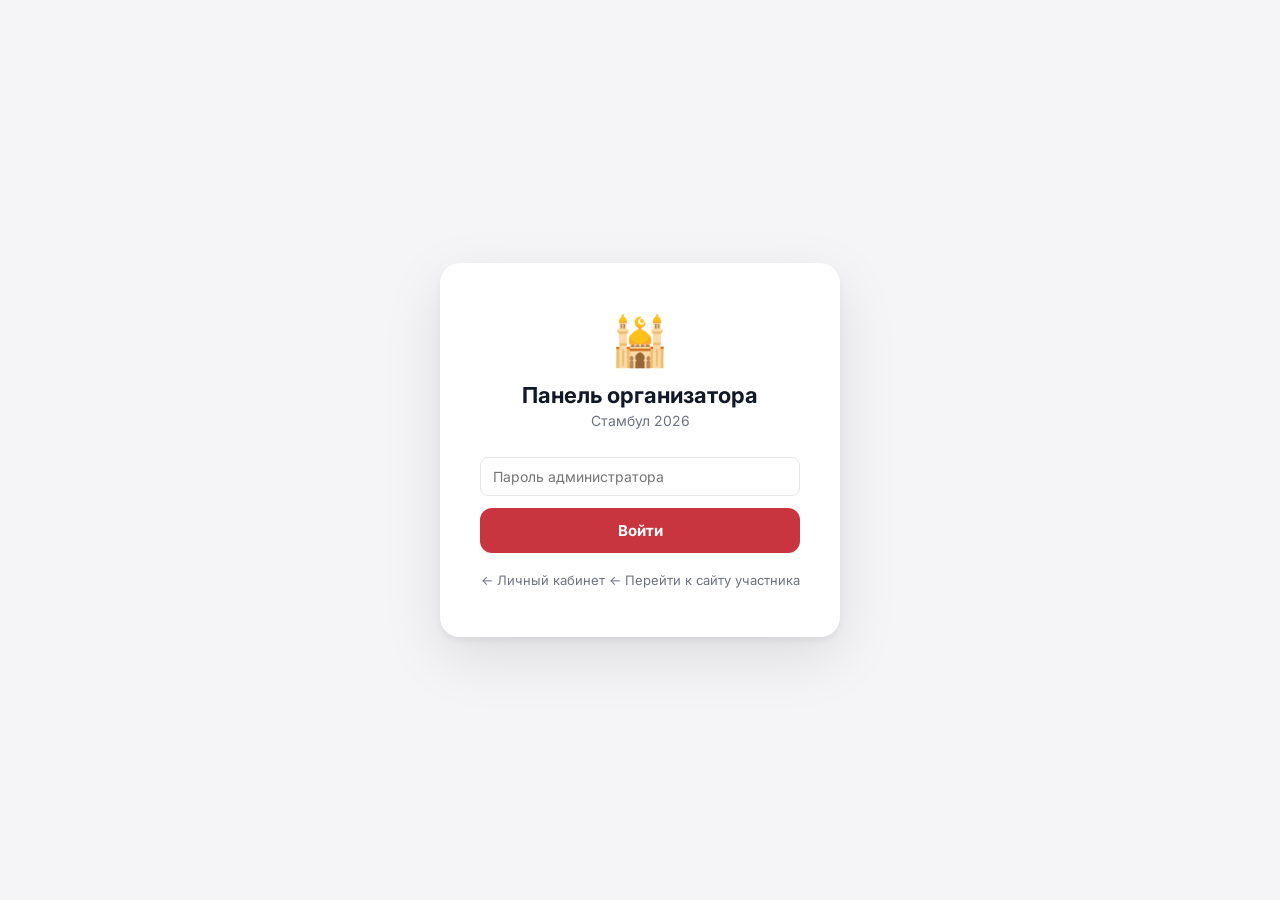
==== commit be40d2fd: "SaaS: Firebase Auth + Firestore + личный кабинет организатора - dashboard.html/css/js — личный кабин" ====
--- a/admin.html
+++ b/admin.html
@@ -14,12 +14,16 @@
     <div class="auth-logo">🕌</div>
     <h1 class="auth-title">Панель организатора</h1>
     <p class="auth-sub">Стамбул 2026</p>
+    <input type="email" id="auth-email" class="auth-input hidden"
+      placeholder="Email организатора"
+      onkeydown="if(event.key==='Enter')Admin.login()">
     <input type="password" id="auth-input" class="auth-input"
       placeholder="Пароль администратора"
       onkeydown="if(event.key==='Enter')Admin.login()">
     <button class="auth-btn" onclick="Admin.login()">Войти</button>
     <div class="auth-error hidden" id="auth-error">Неверный пароль</div>
-    <a class="auth-link" href="index.html">← Перейти к сайту участника</a>
+    <a class="auth-link" href="dashboard.html">← Личный кабинет</a>
+    <a class="auth-link" href="index.html" style="margin-top:4px">← Перейти к сайту участника</a>
   </div>
 </div>
 
@@ -306,6 +310,56 @@
         </div>
       </div>
 
+      <div class="settings-block-title">🚀 Сплэш-экран</div>
+      <div class="form-group full">
+        <label class="splash-toggle-label">
+          <input type="checkbox" id="splash-enabled" onchange="Admin.toggleSplash()">
+          <span class="splash-toggle-track"><span class="splash-toggle-thumb"></span></span>
+          <span>Показывать сплэш при открытии приложения</span>
+        </label>
+      </div>
+      <div id="splash-options" class="hidden">
+        <div class="form-group full">
+          <label>Содержимое</label>
+          <div class="splash-content-grid" id="splash-content-grid"></div>
+        </div>
+        <div class="form-group full hidden" id="splash-slogan-group">
+          <label>Слоган</label>
+          <input type="text" id="splash-slogan" placeholder="Встречаемся в Стамбуле!" oninput="Admin.saveSplashSlogan()">
+        </div>
+        <div class="form-group full">
+          <label>Анимация — нажмите «Посмотреть» для предпросмотра</label>
+          <div class="splash-anim-grid" id="splash-anim-grid"></div>
+        </div>
+      </div>
+
+      <div class="settings-block-title">🔖 Favicon (иконка вкладки)</div>
+      <div class="form-group full">
+        <label>Источник иконки</label>
+        <div class="splash-content-grid" id="favicon-mode-grid"></div>
+      </div>
+      <div class="form-group full hidden" id="favicon-emoji-group">
+        <label>Emoji</label>
+        <input type="text" id="favicon-emoji" placeholder="🕌" maxlength="4" oninput="Admin.saveFaviconEmoji()">
+      </div>
+      <div class="form-group full hidden" id="favicon-url-group">
+        <label>Ссылка на изображение</label>
+        <div class="img-field">
+          <input type="text" id="favicon-url" placeholder="https://..." oninput="Admin.saveFaviconUrl()">
+          <label class="img-pick-btn">📎 Выбрать<input type="file" accept="image/*" onchange="Admin.pickImage(this,'favicon-url');Admin.saveFaviconUrl()"></label>
+        </div>
+      </div>
+
+      <div class="settings-block-title">🏷 White-label</div>
+      <div class="form-group full">
+        <label class="splash-toggle-label">
+          <input type="checkbox" id="white-label-toggle" onchange="Admin.toggleWhiteLabel()">
+          <span class="splash-toggle-track"><span class="splash-toggle-thumb"></span></span>
+          <span>Скрыть плашку «⚡ MICE App» в приложении участника</span>
+        </label>
+        <p style="font-size:11px;color:var(--text-2);margin-top:8px">По умолчанию в приложении отображается маленький бейдж. Включите, чтобы убрать его.</p>
+      </div>
+
       <div class="settings-block-title">✨ Анимации</div>
       <div class="form-group full">
         <label>Стиль переходов между экранами</label>
@@ -349,6 +403,18 @@
         <div class="form-group"><label>Telegram-чат группы</label><div class="input-wrap"><input type="text" id="s-chat-tg" placeholder="https://t.me/+abc123"><button class="input-clear" onclick="this.previousElementSibling.value=''" title="Очистить">×</button></div></div>
         <div class="form-group"><label>WhatsApp-чат группы</label><div class="input-wrap"><input type="text" id="s-chat-wa" placeholder="https://chat.whatsapp.com/abc123"><button class="input-clear" onclick="this.previousElementSibling.value=''" title="Очистить">×</button></div></div>
       </div>
+      <div class="settings-block-title">📅 Стиль вкладок дней программы</div>
+      <div class="form-group full">
+        <label>Внешний вид переключателя дней</label>
+        <div class="font-scale-grid" id="day-tab-style-grid"></div>
+      </div>
+
+      <div class="settings-block-title">🔡 Масштаб текста</div>
+      <div class="form-group full">
+        <label>Размер шрифта по всему приложению участника</label>
+        <div class="font-scale-grid" id="font-scale-grid"></div>
+      </div>
+
       <div class="settings-block-title">🖼 Фон приложения</div>
       <div class="form-group full">
         <label>Цвет и текстура основного фона</label>
@@ -823,6 +889,10 @@
   </div>
 </div>
 
+<script src="https://www.gstatic.com/firebasejs/10.14.0/firebase-app-compat.js"></script>
+<script src="https://www.gstatic.com/firebasejs/10.14.0/firebase-auth-compat.js"></script>
+<script src="https://www.gstatic.com/firebasejs/10.14.0/firebase-firestore-compat.js"></script>
+<script src="js/firebase.js"></script>
 <script src="https://cdn.jsdelivr.net/npm/sortablejs@1.15.2/Sortable.min.js"></script>
 <script src="https://cdnjs.cloudflare.com/ajax/libs/mammoth/1.6.0/mammoth.browser.min.js"></script>
 <script src="https://cdnjs.cloudflare.com/ajax/libs/pdf.js/3.11.174/pdf.min.js"></script>
--- a/css/admin.css
+++ b/css/admin.css
@@ -526,6 +526,67 @@
   font-size: 10px; color: #9CA3AF; margin-top: 6px;
 }
 
+/* ===== SPLASH SETTINGS ===== */
+.splash-toggle-label {
+  display: flex; align-items: center; gap: 10px;
+  font-size: 13px; font-weight: 500; cursor: pointer; user-select: none;
+}
+.splash-toggle-label input { display: none; }
+.splash-toggle-track {
+  width: 42px; height: 24px; border-radius: 100px;
+  background: var(--border); position: relative;
+  transition: background 0.2s; flex-shrink: 0;
+}
+.splash-toggle-thumb {
+  position: absolute; top: 3px; left: 3px;
+  width: 18px; height: 18px; border-radius: 50%;
+  background: white; box-shadow: 0 1px 4px rgba(0,0,0,0.2);
+  transition: transform 0.2s;
+}
+.splash-toggle-label input:checked ~ .splash-toggle-track { background: var(--accent); }
+.splash-toggle-label input:checked ~ .splash-toggle-track .splash-toggle-thumb { transform: translateX(18px); }
+.splash-content-grid { display: flex; gap: 8px; flex-wrap: wrap; margin-top: 8px; }
+.splash-chip {
+  padding: 8px 16px; border-radius: 100px;
+  font-size: 12px; font-weight: 600;
+  border: 2px solid var(--border);
+  background: var(--surface); color: var(--text-2);
+  cursor: pointer; transition: all 0.15s;
+}
+.splash-chip.active { border-color: var(--accent); color: var(--accent); background: var(--accent-light); }
+.splash-anim-grid { display: grid; grid-template-columns: repeat(3,1fr); gap: 12px; margin-top: 8px; }
+.splash-preview-btn {
+  margin-top: 6px; padding: 5px 10px;
+  border-radius: 100px; border: none;
+  background: var(--bg-2, #f0ede8); color: var(--text-2);
+  font-size: 11px; font-weight: 600; cursor: pointer;
+  transition: background 0.15s; width: 100%;
+}
+.splash-preview-btn:hover { background: var(--border); }
+
+/* ===== FONT SCALE SELECTOR ===== */
+.font-scale-grid {
+  display: grid;
+  grid-template-columns: repeat(3, 1fr);
+  gap: 12px;
+  margin-top: 8px;
+}
+.scale-card {
+  background: var(--surface);
+  border: 2px solid var(--border);
+  border-radius: 12px;
+  padding: 16px 10px 12px;
+  cursor: pointer;
+  transition: border-color .15s, box-shadow .15s;
+  position: relative;
+  display: flex; flex-direction: column; align-items: center; gap: 6px;
+  text-align: center;
+}
+.scale-card:hover  { border-color: #9CA3AF; box-shadow: 0 2px 8px rgba(0,0,0,.08); }
+.scale-card.active { border-color: var(--accent); box-shadow: 0 0 0 3px rgba(201,53,63,.12); }
+.scale-card-letter { font-weight: 800; line-height: 1; color: var(--text); font-family: var(--font-disp, sans-serif); }
+.scale-card-desc   { font-size: 11px; color: var(--text-2); }
+
 /* ===== MOTION STYLE SELECTOR ===== */
 .motion-grid {
   display: grid;
